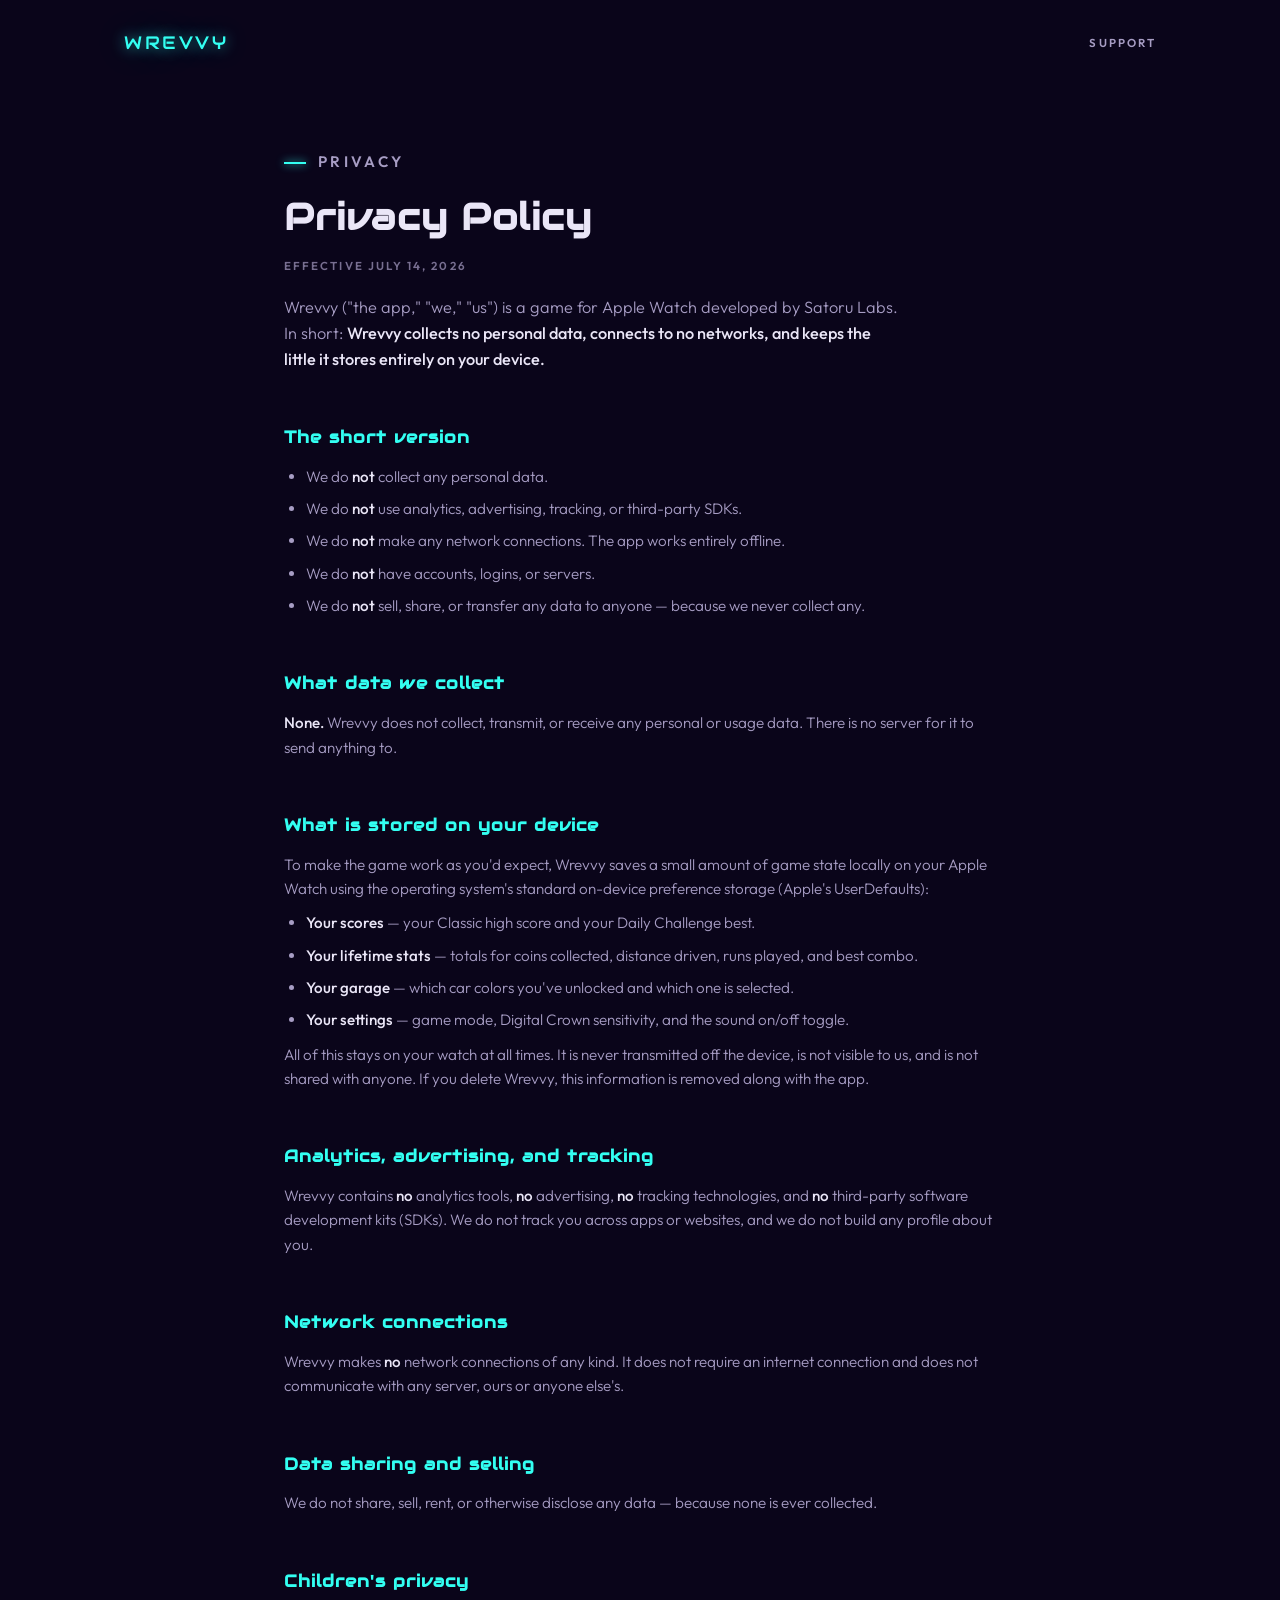
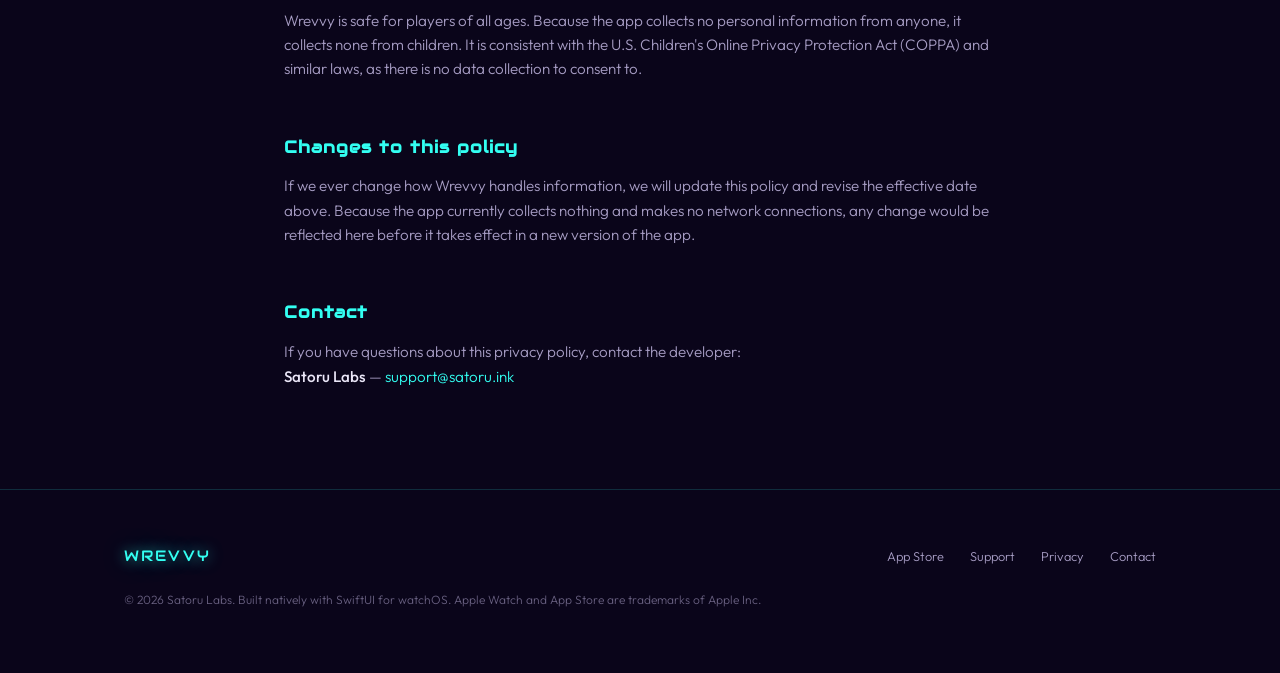
==== privacy/index.html @ 67e7cae4 "Launch: replace placeholder with the full marketing site Wrevvy is live on the App Store (id67913444" ====
<!DOCTYPE html>
<html lang="en">
<head>
<meta charset="utf-8">
<meta name="viewport" content="width=device-width, initial-scale=1">
<title>Privacy Policy — Wrevvy</title>
<meta name="description" content="Wrevvy's privacy policy: no data collected, no network connections, everything stays on your Apple Watch.">
<link rel="icon" href="data:image/svg+xml,%3Csvg xmlns='http://www.w3.org/2000/svg' viewBox='0 0 64 64'%3E%3Crect width='64' height='64' rx='14' fill='%230A051A'/%3E%3Ctext x='32' y='44' font-family='Verdana,sans-serif' font-weight='bold' font-size='34' fill='%2333FFF2' text-anchor='middle'%3EW%3C/text%3E%3C/svg%3E">
<link rel="preconnect" href="https://fonts.googleapis.com">
<link rel="preconnect" href="https://fonts.gstatic.com" crossorigin>
<link href="https://fonts.googleapis.com/css2?family=Audiowide&family=Outfit:wght@300;400;500;600;700&display=swap" rel="stylesheet">
<link rel="stylesheet" href="/styles.css?v=4">
</head>
<body>

<nav class="nav">
  <a class="wordmark" href="/">WREVVY</a>
  <div class="nav-links">
    <a href="/support">Support</a>
  </div>
</nav>

<main class="page">
  <p class="eyebrow">Privacy</p>
  <h1>Privacy Policy</h1>
  <p class="updated">Effective July 14, 2026</p>
  <p class="lede" style="margin-top: 18px;">Wrevvy ("the app," "we," "us") is a game for Apple
    Watch developed by Satoru Labs. In short: <strong>Wrevvy collects no personal data,
    connects to no networks, and keeps the little it stores entirely on your
    device.</strong></p>

  <h2>The short version</h2>
  <ul>
    <li>We do <strong>not</strong> collect any personal data.</li>
    <li>We do <strong>not</strong> use analytics, advertising, tracking, or third-party SDKs.</li>
    <li>We do <strong>not</strong> make any network connections. The app works entirely offline.</li>
    <li>We do <strong>not</strong> have accounts, logins, or servers.</li>
    <li>We do <strong>not</strong> sell, share, or transfer any data to anyone — because we never
      collect any.</li>
  </ul>

  <h2>What data we collect</h2>
  <p><strong>None.</strong> Wrevvy does not collect, transmit, or receive any personal or usage
    data. There is no server for it to send anything to.</p>

  <h2>What is stored on your device</h2>
  <p>To make the game work as you'd expect, Wrevvy saves a small amount of game state locally
    on your Apple Watch using the operating system's standard on-device preference storage
    (Apple's UserDefaults):</p>
  <ul>
    <li><strong>Your scores</strong> — your Classic high score and your Daily Challenge best.</li>
    <li><strong>Your lifetime stats</strong> — totals for coins collected, distance driven, runs
      played, and best combo.</li>
    <li><strong>Your garage</strong> — which car colors you've unlocked and which one is
      selected.</li>
    <li><strong>Your settings</strong> — game mode, Digital Crown sensitivity, and the sound
      on/off toggle.</li>
  </ul>
  <p>All of this stays on your watch at all times. It is never transmitted off the device, is
    not visible to us, and is not shared with anyone. If you delete Wrevvy, this information is
    removed along with the app.</p>

  <h2>Analytics, advertising, and tracking</h2>
  <p>Wrevvy contains <strong>no</strong> analytics tools, <strong>no</strong> advertising,
    <strong>no</strong> tracking technologies, and <strong>no</strong> third-party software
    development kits (SDKs). We do not track you across apps or websites, and we do not build
    any profile about you.</p>

  <h2>Network connections</h2>
  <p>Wrevvy makes <strong>no</strong> network connections of any kind. It does not require an
    internet connection and does not communicate with any server, ours or anyone else's.</p>

  <h2>Data sharing and selling</h2>
  <p>We do not share, sell, rent, or otherwise disclose any data — because none is ever
    collected.</p>

  <h2>Children's privacy</h2>
  <p>Wrevvy is safe for players of all ages. Because the app collects no personal information
    from anyone, it collects none from children. It is consistent with the U.S. Children's
    Online Privacy Protection Act (COPPA) and similar laws, as there is no data collection to
    consent to.</p>

  <h2>Changes to this policy</h2>
  <p>If we ever change how Wrevvy handles information, we will update this policy and revise
    the effective date above. Because the app currently collects nothing and makes no network
    connections, any change would be reflected here before it takes effect in a new version of
    the app.</p>

  <h2>Contact</h2>
  <p>If you have questions about this privacy policy, contact the developer:</p>
  <p><strong>Satoru Labs</strong> — <a href="mailto:support@satoru.ink">support@satoru.ink</a></p>
</main>

<footer class="footer">
  <div class="footer-inner">
    <a class="wordmark" href="/">WREVVY</a>
    <div class="footer-links">
      <a href="https://apps.apple.com/us/app/wrevvy/id6791344410" target="_blank" rel="noopener">App Store</a>
      <a href="/support">Support</a>
      <a href="/privacy">Privacy</a>
      <a href="mailto:support@satoru.ink">Contact</a>
    </div>
    <p class="footer-note">© 2026 Satoru Labs. Built natively with SwiftUI for watchOS.
      Apple Watch and App Store are trademarks of Apple Inc.</p>
  </div>
</footer>

</body>
</html>
---- styles.css ----
/* Wrevvy marketing site — palette lifted verbatim from Theme.swift / Biome.swift.
   Signal system (same rule as the game): cyan = road/structure, magenta = action,
   lime = the player, gold = reward, red = danger. Each color keeps its meaning. */

:root {
  --bg0: #0A051A;          /* Theme.bgTop */
  --bg1: #1A0529;          /* Theme.bgBottom */
  --cyan: #33FFF2;         /* Theme.edge */
  --magenta: #FF40D9;      /* Theme.center */
  --lime: #8CFF59;         /* Theme.car */
  --gold: #FFE640;         /* Theme.coin */
  --red: #FF4D59;          /* Theme.obstacle */
  --ghost: #F2FAFF;        /* garage GHOST */

  --text: #EAE6F7;
  --muted: #A79DC4;
  --hairline: rgba(51, 255, 242, 0.16);
  --card: rgba(51, 255, 242, 0.04);

  --display: "Audiowide", "Outfit", sans-serif;
  --body: "Outfit", system-ui, -apple-system, sans-serif;

  --crown-shift: 0px;
}

* { margin: 0; padding: 0; box-sizing: border-box; }

html { scroll-behavior: smooth; }
@media (prefers-reduced-motion: reduce) {
  html { scroll-behavior: auto; }
}

body {
  background: var(--bg0);
  color: var(--text);
  font-family: var(--body);
  font-weight: 300;
  line-height: 1.6;
  -webkit-font-smoothing: antialiased;
  overflow-x: hidden;
}

::selection { background: var(--magenta); color: #14041F; }

a { color: var(--cyan); text-decoration: none; }
a:hover { text-decoration: underline; text-underline-offset: 3px; }
a:focus-visible, button:focus-visible, .pill:focus-visible {
  outline: 2px solid var(--cyan);
  outline-offset: 3px;
  border-radius: 4px;
}

img { max-width: 100%; display: block; }

.wrap { max-width: 1080px; margin: 0 auto; padding: 0 24px; }

/* ---------- nav ---------- */

.nav {
  position: absolute;
  top: 0; left: 0; right: 0;
  z-index: 10;
  display: flex;
  align-items: center;
  justify-content: space-between;
  max-width: 1080px;
  margin: 0 auto;
  padding: 28px 24px;
}

.wordmark {
  font-family: var(--display);
  font-size: 1.15rem;
  letter-spacing: 0.14em;
  color: var(--cyan);
  text-shadow: 0 0 14px rgba(51, 255, 242, 0.65), 0 0 40px rgba(51, 255, 242, 0.3);
}
.wordmark:hover { text-decoration: none; }

.nav-links { display: flex; gap: 28px; }
.nav-links a {
  font-size: 0.72rem;
  font-weight: 600;
  letter-spacing: 0.18em;
  text-transform: uppercase;
  color: var(--muted);
}
.nav-links a:hover { color: var(--cyan); text-decoration: none; }

/* ---------- hero ---------- */

.hero {
  position: relative;
  min-height: 100svh;
  display: flex;
  align-items: center;
  background: linear-gradient(var(--bg0), var(--bg1));
  overflow: hidden;
}

#road {
  position: absolute;
  inset: 0;
  width: 100%;
  height: 100%;
  -webkit-mask-image: linear-gradient(to bottom, transparent 0%, #000 14%, #000 84%, transparent 100%);
  mask-image: linear-gradient(to bottom, transparent 0%, #000 14%, #000 84%, transparent 100%);
}

.hero-vignette {
  position: absolute;
  inset: 0;
  pointer-events: none;
  background:
    radial-gradient(ellipse 90% 70% at 28% 45%, rgba(10, 5, 26, 0.82) 0%, rgba(10, 5, 26, 0.35) 55%, transparent 100%);
}

.hero-grid {
  position: relative;
  z-index: 2;
  display: grid;
  grid-template-columns: minmax(0, 1.2fr) minmax(0, 0.8fr);
  align-items: center;
  gap: 48px;
  width: 100%;
  max-width: 1080px;
  margin: 0 auto;
  padding: 120px 24px 90px;
}

.eyebrow {
  font-size: 0.7rem;
  font-weight: 600;
  letter-spacing: 0.22em;
  text-transform: uppercase;
  color: var(--muted);
}
.eyebrow::before {
  content: "";
  display: inline-block;
  width: 22px;
  height: 2px;
  margin-right: 12px;
  vertical-align: middle;
  background: var(--cyan);
  box-shadow: 0 0 8px var(--cyan);
}

.hero h1 {
  font-family: var(--display);
  font-size: clamp(1.9rem, 4.6vw, 3.3rem);
  line-height: 1.16;
  letter-spacing: 0.02em;
  margin: 20px 0 22px;
  text-wrap: balance;
}
.hero h1 .h1-road { color: var(--cyan); text-shadow: 0 0 18px rgba(51, 255, 242, 0.5); }
.hero h1 .h1-crash { color: var(--red); text-shadow: 0 0 18px rgba(255, 77, 89, 0.5); }

.hero-sub {
  max-width: 46ch;
  font-size: 1.05rem;
  color: var(--muted);
  margin-bottom: 34px;
}
.hero-sub strong { color: var(--text); font-weight: 500; }

/* CTA pill — styled after the in-game START button (magenta, rounded, glowing) */
.pill {
  display: inline-block;
  font-family: var(--body);
  font-weight: 700;
  font-size: 0.95rem;
  letter-spacing: 0.14em;
  color: #fff;
  background: var(--magenta);
  border: none;
  border-radius: 999px;
  padding: 18px 42px;
  box-shadow: 0 0 24px rgba(255, 64, 217, 0.55), 0 0 70px rgba(255, 64, 217, 0.22);
  cursor: default;
}
/* the hero download CTA — same button, but it actually goes somewhere */
.pill-link {
  cursor: pointer;
  text-align: center;
  text-decoration: none;
  transition: filter 140ms ease;
}
.pill-link:hover { text-decoration: none; filter: brightness(1.08); }
.cta-note {
  margin-top: 16px;
  font-size: 0.78rem;
  letter-spacing: 0.08em;
  color: var(--muted);
}
.cta-note .dot { color: var(--gold); }

/* watch mockup */
.hero-watch {
  position: relative;
  justify-self: center;
  filter: drop-shadow(0 24px 60px rgba(0, 0, 0, 0.6));
}

.watch {
  position: relative;
  width: min(272px, 62vw);
  padding: 7.5%;
  background: linear-gradient(150deg, #23222b, #0c0b12 55%, #16151d);
  border-radius: 24%/22%;
  box-shadow:
    inset 0 1px 1px rgba(255, 255, 255, 0.14),
    inset 0 -2px 6px rgba(0, 0, 0, 0.7),
    0 0 60px rgba(51, 255, 242, 0.08);
}

.watch-screen {
  border-radius: 18%/16%;
  overflow: hidden;
  background: #000;
}
.watch-screen img { width: 100%; }

.watch-crown {
  position: absolute;
  right: -7px;
  top: 26%;
  width: 9px;
  height: 52px;
  border-radius: 4px;
  background:
    repeating-linear-gradient(
      to bottom,
      #3a3944 0 3px,
      #191821 3px 6px
    );
  background-position: 0 var(--crown-shift);
  box-shadow: inset 0 0 2px rgba(0, 0, 0, 0.8), 1px 0 3px rgba(0, 0, 0, 0.5);
}
.watch-btn {
  position: absolute;
  right: -5px;
  top: 55%;
  width: 5px;
  height: 44px;
  border-radius: 3px;
  background: linear-gradient(to right, #2c2b35, #14131b);
}

.scroll-hint {
  position: absolute;
  bottom: 26px;
  left: 50%;
  transform: translateX(-50%);
  z-index: 3;
  display: flex;
  align-items: center;
  gap: 10px;
  font-size: 0.68rem;
  font-weight: 600;
  letter-spacing: 0.24em;
  text-transform: uppercase;
  color: var(--muted);
}
.scroll-hint .crown-glyph {
  width: 14px;
  height: 14px;
  border-radius: 50%;
  border: 1.5px solid var(--cyan);
  box-shadow: 0 0 8px rgba(51, 255, 242, 0.5);
  position: relative;
}
.scroll-hint .crown-glyph::after {
  content: "";
  position: absolute;
  inset: 2.5px;
  border-radius: 50%;
  background:
    repeating-conic-gradient(rgba(51, 255, 242, 0.7) 0 12deg, transparent 12deg 34deg);
}

/* ---------- signal strip ---------- */

.signals {
  border-top: 1px solid var(--hairline);
  border-bottom: 1px solid var(--hairline);
  background: rgba(10, 5, 26, 0.5);
}
.signals-inner {
  max-width: 1080px;
  margin: 0 auto;
  padding: 26px 24px;
  display: flex;
  flex-wrap: wrap;
  align-items: center;
  justify-content: space-between;
  gap: 18px 28px;
}
.signal {
  display: flex;
  align-items: center;
  gap: 10px;
  font-size: 0.7rem;
  font-weight: 600;
  letter-spacing: 0.18em;
  text-transform: uppercase;
  color: var(--muted);
}
.signal i {
  width: 10px;
  height: 10px;
  border-radius: 50%;
}
.signal i.s-cyan    { background: var(--cyan);    box-shadow: 0 0 10px var(--cyan); }
.signal i.s-magenta { background: var(--magenta); box-shadow: 0 0 10px var(--magenta); }
.signal i.s-lime    { background: var(--lime);    box-shadow: 0 0 10px var(--lime); }
.signal i.s-gold    { background: var(--gold);    box-shadow: 0 0 10px var(--gold); }
.signal i.s-red     { background: var(--red);     box-shadow: 0 0 10px var(--red); }
.signals-rule {
  flex-basis: 100%;
  text-align: center;
  font-size: 0.8rem;
  color: var(--muted);
  font-weight: 300;
  letter-spacing: 0.02em;
}
.signals-rule em { color: var(--text); font-style: normal; font-weight: 500; }

/* ---------- sections ---------- */

.section { padding: 110px 0; }

.section-head { margin-bottom: 54px; max-width: 62ch; }
.section-head h2 {
  font-family: var(--display);
  font-size: clamp(1.4rem, 3vw, 2.1rem);
  letter-spacing: 0.03em;
  line-height: 1.25;
  margin: 16px 0 14px;
}
.section-head p { color: var(--muted); font-size: 1rem; max-width: 56ch; }
.section-head p strong { color: var(--text); font-weight: 500; }

/* mode cards */
.modes {
  display: grid;
  grid-template-columns: repeat(3, 1fr);
  gap: 20px;
}
.mode {
  border: 1px solid var(--hairline);
  border-radius: 18px;
  background: var(--card);
  padding: 30px 26px;
}
.mode h3 {
  font-family: var(--display);
  font-size: 1rem;
  letter-spacing: 0.12em;
  margin-bottom: 12px;
}
.mode.m-classic h3 { color: var(--cyan); }
.mode.m-daily h3   { color: var(--gold); }
.mode.m-zen h3     { color: var(--lime); }
.mode p { font-size: 0.92rem; color: var(--muted); }
.mode .mode-tag {
  display: block;
  margin-top: 16px;
  font-size: 0.68rem;
  font-weight: 600;
  letter-spacing: 0.18em;
  text-transform: uppercase;
  color: var(--text);
  opacity: 0.55;
}

/* feature grid */
.features {
  display: grid;
  grid-template-columns: repeat(3, 1fr);
  gap: 20px;
}
.feature {
  border: 1px solid rgba(51, 255, 242, 0.1);
  border-radius: 18px;
  padding: 26px 24px;
}
.feature h3 {
  font-size: 0.95rem;
  font-weight: 600;
  letter-spacing: 0.04em;
  margin-bottom: 8px;
}
.feature p { font-size: 0.88rem; color: var(--muted); }

/* power-up badges — rounded squares, exactly the shapes the renderer draws */
.pu-row { display: flex; gap: 10px; margin-bottom: 14px; }
.pu {
  width: 34px;
  height: 34px;
  display: grid;
  place-items: center;
  border-radius: 8px;
  font-weight: 700;
  font-size: 0.78rem;
  color: #fff;
}
.pu.pu-shield { border: 2px solid var(--cyan);    box-shadow: 0 0 12px rgba(51, 255, 242, 0.45), inset 0 0 8px rgba(51, 255, 242, 0.2); }
.pu.pu-magnet { border: 2px solid var(--gold);    box-shadow: 0 0 12px rgba(255, 230, 64, 0.45), inset 0 0 8px rgba(255, 230, 64, 0.2); }
.pu.pu-boost  { border: 2px solid var(--magenta); box-shadow: 0 0 12px rgba(255, 64, 217, 0.45), inset 0 0 8px rgba(255, 64, 217, 0.2); }

/* garage chips */
.garage-chips {
  display: flex;
  flex-wrap: wrap;
  gap: 12px;
  margin-top: 18px;
}
.chip {
  display: flex;
  align-items: center;
  gap: 9px;
  border: 1px solid var(--hairline);
  border-radius: 999px;
  padding: 8px 16px;
  font-size: 0.7rem;
  font-weight: 600;
  letter-spacing: 0.14em;
}
.chip i { width: 9px; height: 9px; border-radius: 3px; }
.chip .cost { color: var(--muted); font-weight: 400; letter-spacing: 0.06em; }
.chip .cost b { color: var(--gold); font-weight: 600; }

/* ---------- biomes band ---------- */

.biomes { padding: 0 0 110px; }
.biome-band {
  display: grid;
  grid-template-columns: repeat(3, 1fr);
  border-radius: 20px;
  overflow: hidden;
  border: 1px solid var(--hairline);
}
.biome {
  position: relative;
  padding: 44px 28px 36px;
  min-height: 190px;
}
/* real Biome.swift palettes */
.biome.b-sunset   { background: linear-gradient(#0A051A, #1A0529); }
.biome.b-midnight { background: linear-gradient(#030514, #050D26); }
.biome.b-dawn     { background: linear-gradient(#21081F, #4D210A); }
.biome h3 {
  font-family: var(--display);
  font-size: 0.95rem;
  letter-spacing: 0.16em;
  margin-bottom: 8px;
}
.biome.b-sunset h3   { color: #33FFF2; text-shadow: 0 0 12px rgba(51,255,242,0.6); }
.biome.b-midnight h3 { color: #8CD9FF; text-shadow: 0 0 12px rgba(140,217,255,0.6); }
.biome.b-dawn h3     { color: #4DFFD1; text-shadow: 0 0 12px rgba(77,255,209,0.6); }
.biome p { font-size: 0.8rem; color: rgba(234, 230, 247, 0.6); max-width: 24ch; }
/* each biome's center-line color as a glowing dash */
.biome::after {
  content: "";
  position: absolute;
  left: 28px;
  bottom: 26px;
  width: 44px;
  height: 3px;
  border-radius: 2px;
}
.biome.b-sunset::after   { background: #FF40D9; box-shadow: 0 0 10px #FF40D9; }
.biome.b-midnight::after { background: #9959FF; box-shadow: 0 0 10px #9959FF; }
.biome.b-dawn::after     { background: #FF388C; box-shadow: 0 0 10px #FF388C; }

/* ---------- no nonsense ---------- */

.nononsense {
  border-top: 1px solid var(--hairline);
  text-align: center;
  padding: 130px 24px;
}
.nononsense .big {
  font-family: var(--display);
  font-size: clamp(1.5rem, 4.2vw, 2.8rem);
  line-height: 1.35;
  letter-spacing: 0.04em;
  max-width: 22ch;
  margin: 0 auto 26px;
  text-wrap: balance;
}
.nononsense .big .zap { color: var(--cyan); text-shadow: 0 0 18px rgba(51, 255, 242, 0.45); }
.nononsense p { color: var(--muted); max-width: 52ch; margin: 0 auto; }

/* ---------- footer ---------- */

.footer {
  border-top: 1px solid var(--hairline);
  padding: 54px 0 64px;
}
.footer-inner {
  max-width: 1080px;
  margin: 0 auto;
  padding: 0 24px;
  display: flex;
  flex-wrap: wrap;
  align-items: center;
  justify-content: space-between;
  gap: 22px;
}
.footer .wordmark { font-size: 0.95rem; }
.footer-links { display: flex; gap: 26px; flex-wrap: wrap; }
.footer-links a { font-size: 0.8rem; color: var(--muted); }
.footer-links a:hover { color: var(--cyan); }
.footer-note {
  flex-basis: 100%;
  font-size: 0.75rem;
  color: rgba(167, 157, 196, 0.6);
}

/* ---------- subpages (support / privacy / 404) ---------- */

.page {
  position: relative;
  max-width: 760px;
  margin: 0 auto;
  padding: 150px 24px 100px;
}
.page h1 {
  font-family: var(--display);
  font-size: clamp(1.6rem, 4vw, 2.3rem);
  letter-spacing: 0.03em;
  margin: 14px 0 10px;
}
.page .lede { color: var(--muted); font-size: 1.02rem; max-width: 56ch; }
.page h2 {
  font-family: var(--display);
  font-size: 1.05rem;
  letter-spacing: 0.06em;
  color: var(--cyan);
  margin: 52px 0 14px;
}
.page h3 { font-size: 0.95rem; font-weight: 600; margin: 26px 0 6px; }
.page p, .page li { color: var(--muted); font-size: 0.95rem; }
.page p strong, .page li strong { color: var(--text); font-weight: 500; }
.page ul { padding-left: 22px; margin: 10px 0; }
.page li { margin-bottom: 8px; }
.page .updated {
  font-size: 0.72rem;
  font-weight: 600;
  letter-spacing: 0.18em;
  text-transform: uppercase;
  color: var(--muted);
  opacity: 0.7;
}

.contact-card {
  margin-top: 18px;
  border: 1px solid var(--hairline);
  border-radius: 18px;
  background: var(--card);
  padding: 28px;
}
.contact-card .pill {
  font-size: 0.8rem;
  padding: 13px 30px;
  cursor: pointer;
  text-decoration: none;
}
.contact-card .pill:hover { text-decoration: none; filter: brightness(1.1); }

/* 404 */
.crash-page {
  min-height: 100svh;
  display: grid;
  place-items: center;
  text-align: center;
  padding: 24px;
}
.crash-page h1 {
  font-family: var(--display);
  font-size: clamp(2.4rem, 8vw, 4.5rem);
  color: var(--cyan);
  text-shadow: 0 0 24px rgba(51, 255, 242, 0.55);
  letter-spacing: 0.06em;
}
.crash-page .score { color: var(--muted); margin: 14px 0 34px; letter-spacing: 0.08em; }
.crash-page .score b { color: var(--gold); font-weight: 600; }
.crash-page .pill { cursor: pointer; text-decoration: none; }
.crash-page .pill:hover { filter: brightness(1.1); text-decoration: none; }

/* ---------- responsive ---------- */

@media (max-width: 860px) {
  .hero-grid {
    grid-template-columns: 1fr;
    gap: 40px;
    padding-top: 110px;
    text-align: center;
  }
  .eyebrow::before { display: none; }
  .hero-sub { margin-left: auto; margin-right: auto; }
  .hero-watch { order: 2; }
  .hero-vignette {
    background: radial-gradient(ellipse 120% 60% at 50% 30%, rgba(10, 5, 26, 0.85) 0%, rgba(10, 5, 26, 0.4) 60%, transparent 100%);
  }
  .modes, .features { grid-template-columns: 1fr; }
  .biome-band { grid-template-columns: 1fr; }
  .nav-links { gap: 18px; }
  .nav-links a.hide-mobile { display: none; }
  .section { padding: 80px 0; }
}

@media (max-width: 480px) {
  /* Audiowide is wide; the <br>-forced hero lines must fit a 342px column */
  .hero h1 { font-size: 1.32rem; letter-spacing: 0; }
  .hero-sub { font-size: 0.95rem; }
  .pill { font-size: 0.85rem; padding: 16px 32px; }
}

@media (prefers-reduced-motion: reduce) {
  .scroll-hint { display: none; }
}
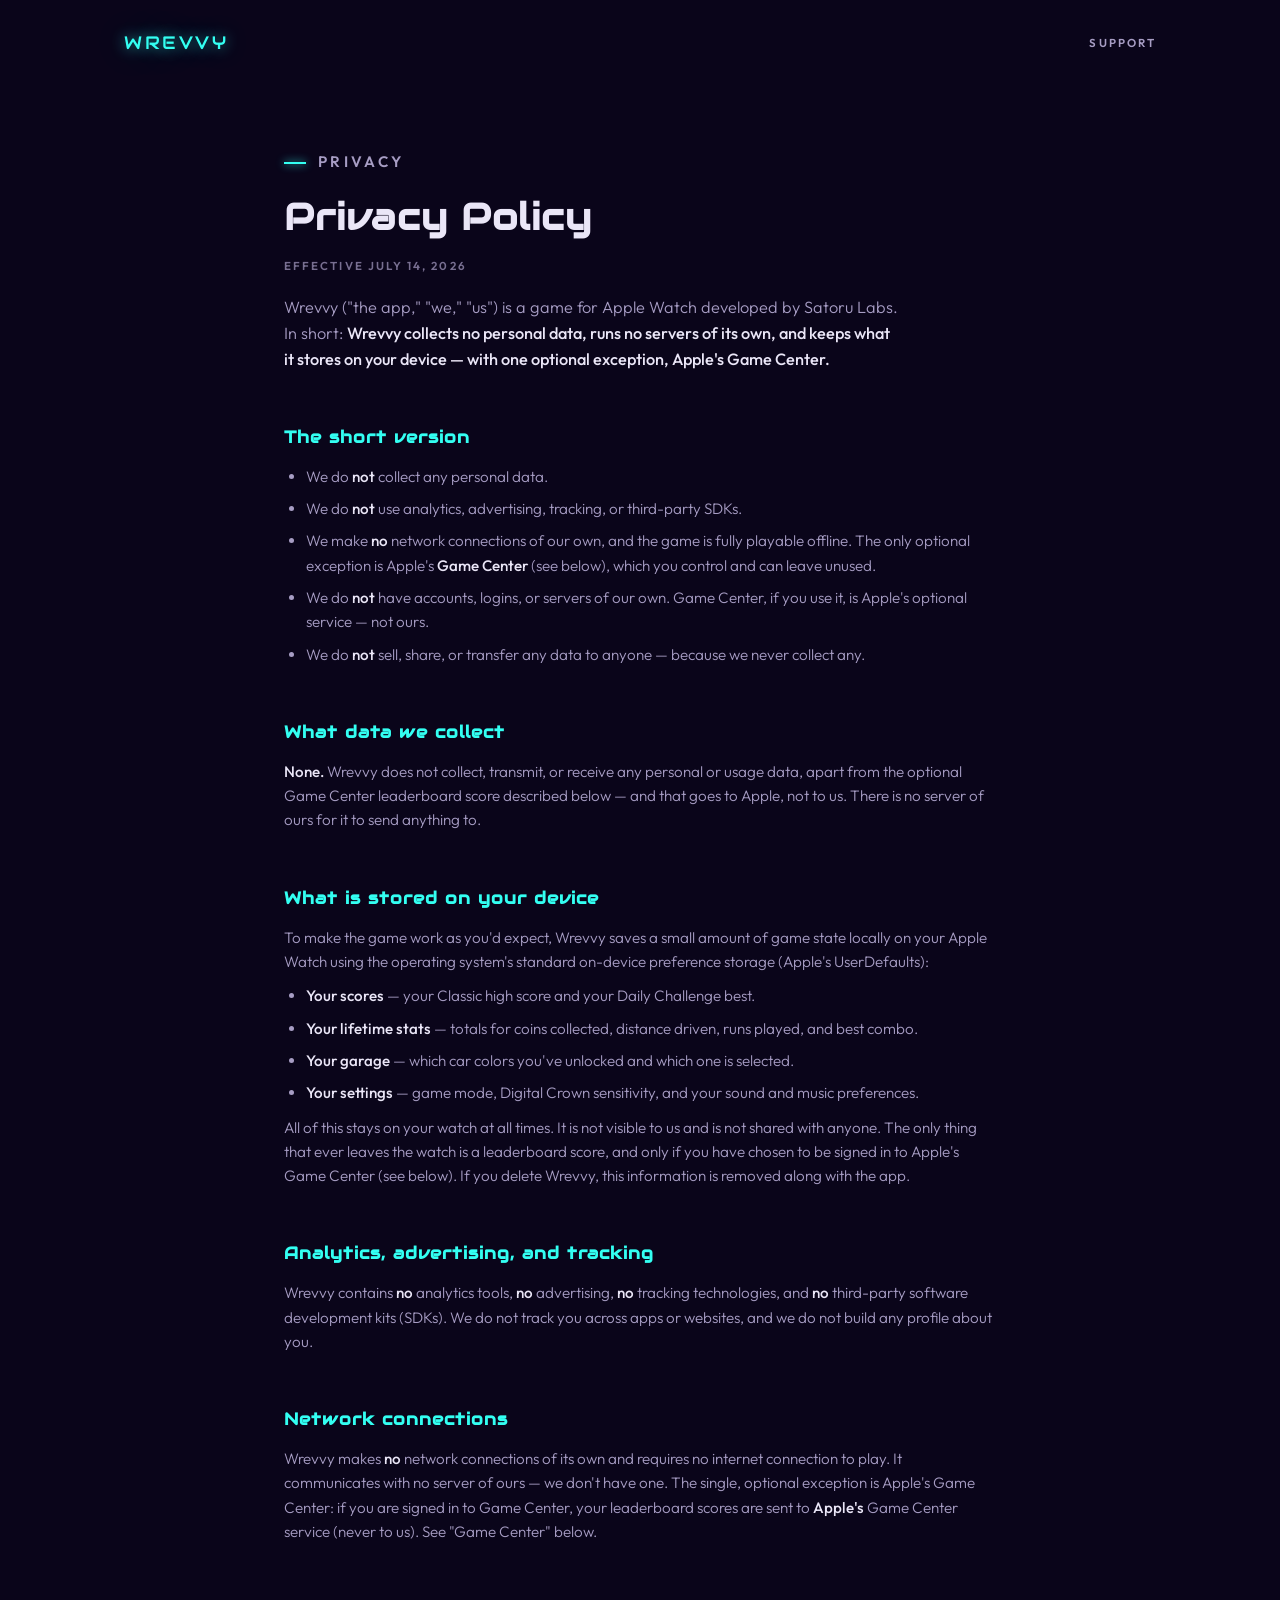
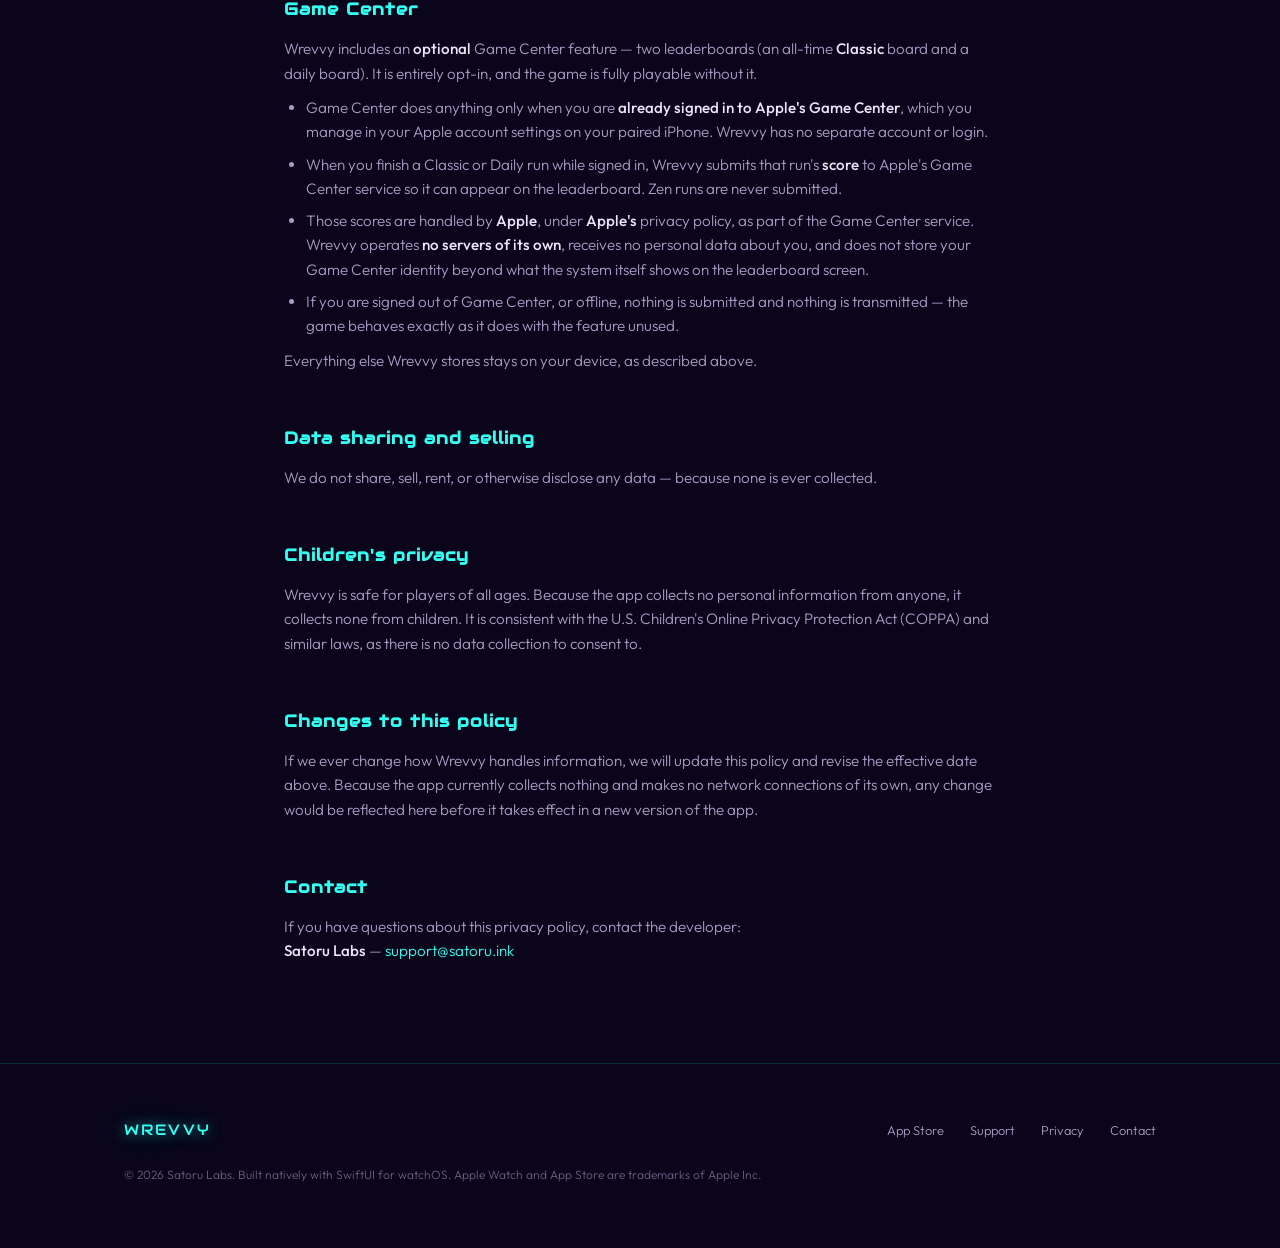
==== commit 4422f9a2: "Copy pass for Wrevvy 1.1: SFX/music settings, worldwide Daily, Game Center Support (support.html + s" ====
--- a/privacy/index.html
+++ b/privacy/index.html
@@ -4,12 +4,12 @@
 <meta charset="utf-8">
 <meta name="viewport" content="width=device-width, initial-scale=1">
 <title>Privacy Policy — Wrevvy</title>
-<meta name="description" content="Wrevvy's privacy policy: no data collected, no network connections, everything stays on your Apple Watch.">
+<meta name="description" content="Wrevvy's privacy policy: no data collected, no tracking, no servers of our own. Optional Game Center is handled by Apple.">
 <link rel="icon" href="data:image/svg+xml,%3Csvg xmlns='http://www.w3.org/2000/svg' viewBox='0 0 64 64'%3E%3Crect width='64' height='64' rx='14' fill='%230A051A'/%3E%3Ctext x='32' y='44' font-family='Verdana,sans-serif' font-weight='bold' font-size='34' fill='%2333FFF2' text-anchor='middle'%3EW%3C/text%3E%3C/svg%3E">
 <link rel="preconnect" href="https://fonts.googleapis.com">
 <link rel="preconnect" href="https://fonts.gstatic.com" crossorigin>
 <link href="https://fonts.googleapis.com/css2?family=Audiowide&family=Outfit:wght@300;400;500;600;700&display=swap" rel="stylesheet">
-<link rel="stylesheet" href="/styles.css?v=4">
+<link rel="stylesheet" href="/styles.css?v=5">
 </head>
 <body>
 
@@ -25,23 +25,27 @@
   <h1>Privacy Policy</h1>
   <p class="updated">Effective July 14, 2026</p>
   <p class="lede" style="margin-top: 18px;">Wrevvy ("the app," "we," "us") is a game for Apple
-    Watch developed by Satoru Labs. In short: <strong>Wrevvy collects no personal data,
-    connects to no networks, and keeps the little it stores entirely on your
-    device.</strong></p>
+    Watch developed by Satoru Labs. In short: <strong>Wrevvy collects no personal data, runs no
+    servers of its own, and keeps what it stores on your device — with one optional exception,
+    Apple's Game Center.</strong></p>
 
   <h2>The short version</h2>
   <ul>
     <li>We do <strong>not</strong> collect any personal data.</li>
     <li>We do <strong>not</strong> use analytics, advertising, tracking, or third-party SDKs.</li>
-    <li>We do <strong>not</strong> make any network connections. The app works entirely offline.</li>
-    <li>We do <strong>not</strong> have accounts, logins, or servers.</li>
+    <li>We make <strong>no</strong> network connections of our own, and the game is fully
+      playable offline. The only optional exception is Apple's <strong>Game Center</strong>
+      (see below), which you control and can leave unused.</li>
+    <li>We do <strong>not</strong> have accounts, logins, or servers of our own. Game Center, if
+      you use it, is Apple's optional service — not ours.</li>
     <li>We do <strong>not</strong> sell, share, or transfer any data to anyone — because we never
       collect any.</li>
   </ul>
 
   <h2>What data we collect</h2>
   <p><strong>None.</strong> Wrevvy does not collect, transmit, or receive any personal or usage
-    data. There is no server for it to send anything to.</p>
+    data, apart from the optional Game Center leaderboard score described below — and that goes
+    to Apple, not to us. There is no server of ours for it to send anything to.</p>
 
   <h2>What is stored on your device</h2>
   <p>To make the game work as you'd expect, Wrevvy saves a small amount of game state locally
@@ -53,12 +57,13 @@
       played, and best combo.</li>
     <li><strong>Your garage</strong> — which car colors you've unlocked and which one is
       selected.</li>
-    <li><strong>Your settings</strong> — game mode, Digital Crown sensitivity, and the sound
-      on/off toggle.</li>
+    <li><strong>Your settings</strong> — game mode, Digital Crown sensitivity, and your sound
+      and music preferences.</li>
   </ul>
-  <p>All of this stays on your watch at all times. It is never transmitted off the device, is
-    not visible to us, and is not shared with anyone. If you delete Wrevvy, this information is
-    removed along with the app.</p>
+  <p>All of this stays on your watch at all times. It is not visible to us and is not shared
+    with anyone. The only thing that ever leaves the watch is a leaderboard score, and only if
+    you have chosen to be signed in to Apple's Game Center (see below). If you delete Wrevvy,
+    this information is removed along with the app.</p>
 
   <h2>Analytics, advertising, and tracking</h2>
   <p>Wrevvy contains <strong>no</strong> analytics tools, <strong>no</strong> advertising,
@@ -67,8 +72,31 @@
     any profile about you.</p>
 
   <h2>Network connections</h2>
-  <p>Wrevvy makes <strong>no</strong> network connections of any kind. It does not require an
-    internet connection and does not communicate with any server, ours or anyone else's.</p>
+  <p>Wrevvy makes <strong>no</strong> network connections of its own and requires no internet
+    connection to play. It communicates with no server of ours — we don't have one. The single,
+    optional exception is Apple's Game Center: if you are signed in to Game Center, your
+    leaderboard scores are sent to <strong>Apple's</strong> Game Center service (never to us).
+    See "Game Center" below.</p>
+
+  <h2>Game Center</h2>
+  <p>Wrevvy includes an <strong>optional</strong> Game Center feature — two leaderboards (an
+    all-time <strong>Classic</strong> board and a daily board). It is entirely opt-in, and the
+    game is fully playable without it.</p>
+  <ul>
+    <li>Game Center does anything only when you are <strong>already signed in to Apple's Game
+      Center</strong>, which you manage in your Apple account settings on your paired iPhone.
+      Wrevvy has no separate account or login.</li>
+    <li>When you finish a Classic or Daily run while signed in, Wrevvy submits that run's
+      <strong>score</strong> to Apple's Game Center service so it can appear on the leaderboard.
+      Zen runs are never submitted.</li>
+    <li>Those scores are handled by <strong>Apple</strong>, under <strong>Apple's</strong>
+      privacy policy, as part of the Game Center service. Wrevvy operates <strong>no servers of
+      its own</strong>, receives no personal data about you, and does not store your Game Center
+      identity beyond what the system itself shows on the leaderboard screen.</li>
+    <li>If you are signed out of Game Center, or offline, nothing is submitted and nothing is
+      transmitted — the game behaves exactly as it does with the feature unused.</li>
+  </ul>
+  <p>Everything else Wrevvy stores stays on your device, as described above.</p>
 
   <h2>Data sharing and selling</h2>
   <p>We do not share, sell, rent, or otherwise disclose any data — because none is ever
@@ -83,8 +111,8 @@
   <h2>Changes to this policy</h2>
   <p>If we ever change how Wrevvy handles information, we will update this policy and revise
     the effective date above. Because the app currently collects nothing and makes no network
-    connections, any change would be reflected here before it takes effect in a new version of
-    the app.</p>
+    connections of its own, any change would be reflected here before it takes effect in a new
+    version of the app.</p>
 
   <h2>Contact</h2>
   <p>If you have questions about this privacy policy, contact the developer:</p>
--- a/styles.css
+++ b/styles.css
@@ -196,6 +196,16 @@
 }
 .cta-note .dot { color: var(--gold); }
 
+/* Mobile-only home for the watch mockup (markup after the signals legend):
+   desktop never shows it; under 860px it replaces .hero-watch so the hero's
+   live road simulation stays unobstructed. */
+.watch-mobile {
+  display: none;
+  justify-content: center;
+  padding: 56px 24px 8px;
+  filter: drop-shadow(0 24px 60px rgba(0, 0, 0, 0.6));
+}
+
 /* watch mockup */
 .hero-watch {
   position: relative;
@@ -220,7 +230,7 @@
   overflow: hidden;
   background: #000;
 }
-.watch-screen img { width: 100%; }
+.watch-screen img { width: 100%; height: auto; }
 
 .watch-crown {
   position: absolute;
@@ -317,15 +327,6 @@
 .signal i.s-lime    { background: var(--lime);    box-shadow: 0 0 10px var(--lime); }
 .signal i.s-gold    { background: var(--gold);    box-shadow: 0 0 10px var(--gold); }
 .signal i.s-red     { background: var(--red);     box-shadow: 0 0 10px var(--red); }
-.signals-rule {
-  flex-basis: 100%;
-  text-align: center;
-  font-size: 0.8rem;
-  color: var(--muted);
-  font-weight: 300;
-  letter-spacing: 0.02em;
-}
-.signals-rule em { color: var(--text); font-style: normal; font-weight: 500; }
 
 /* ---------- sections ---------- */
 
@@ -602,7 +603,8 @@
   }
   .eyebrow::before { display: none; }
   .hero-sub { margin-left: auto; margin-right: auto; }
-  .hero-watch { order: 2; }
+  .hero-watch { display: none; }
+  .watch-mobile { display: flex; }
   .hero-vignette {
     background: radial-gradient(ellipse 120% 60% at 50% 30%, rgba(10, 5, 26, 0.85) 0%, rgba(10, 5, 26, 0.4) 60%, transparent 100%);
   }
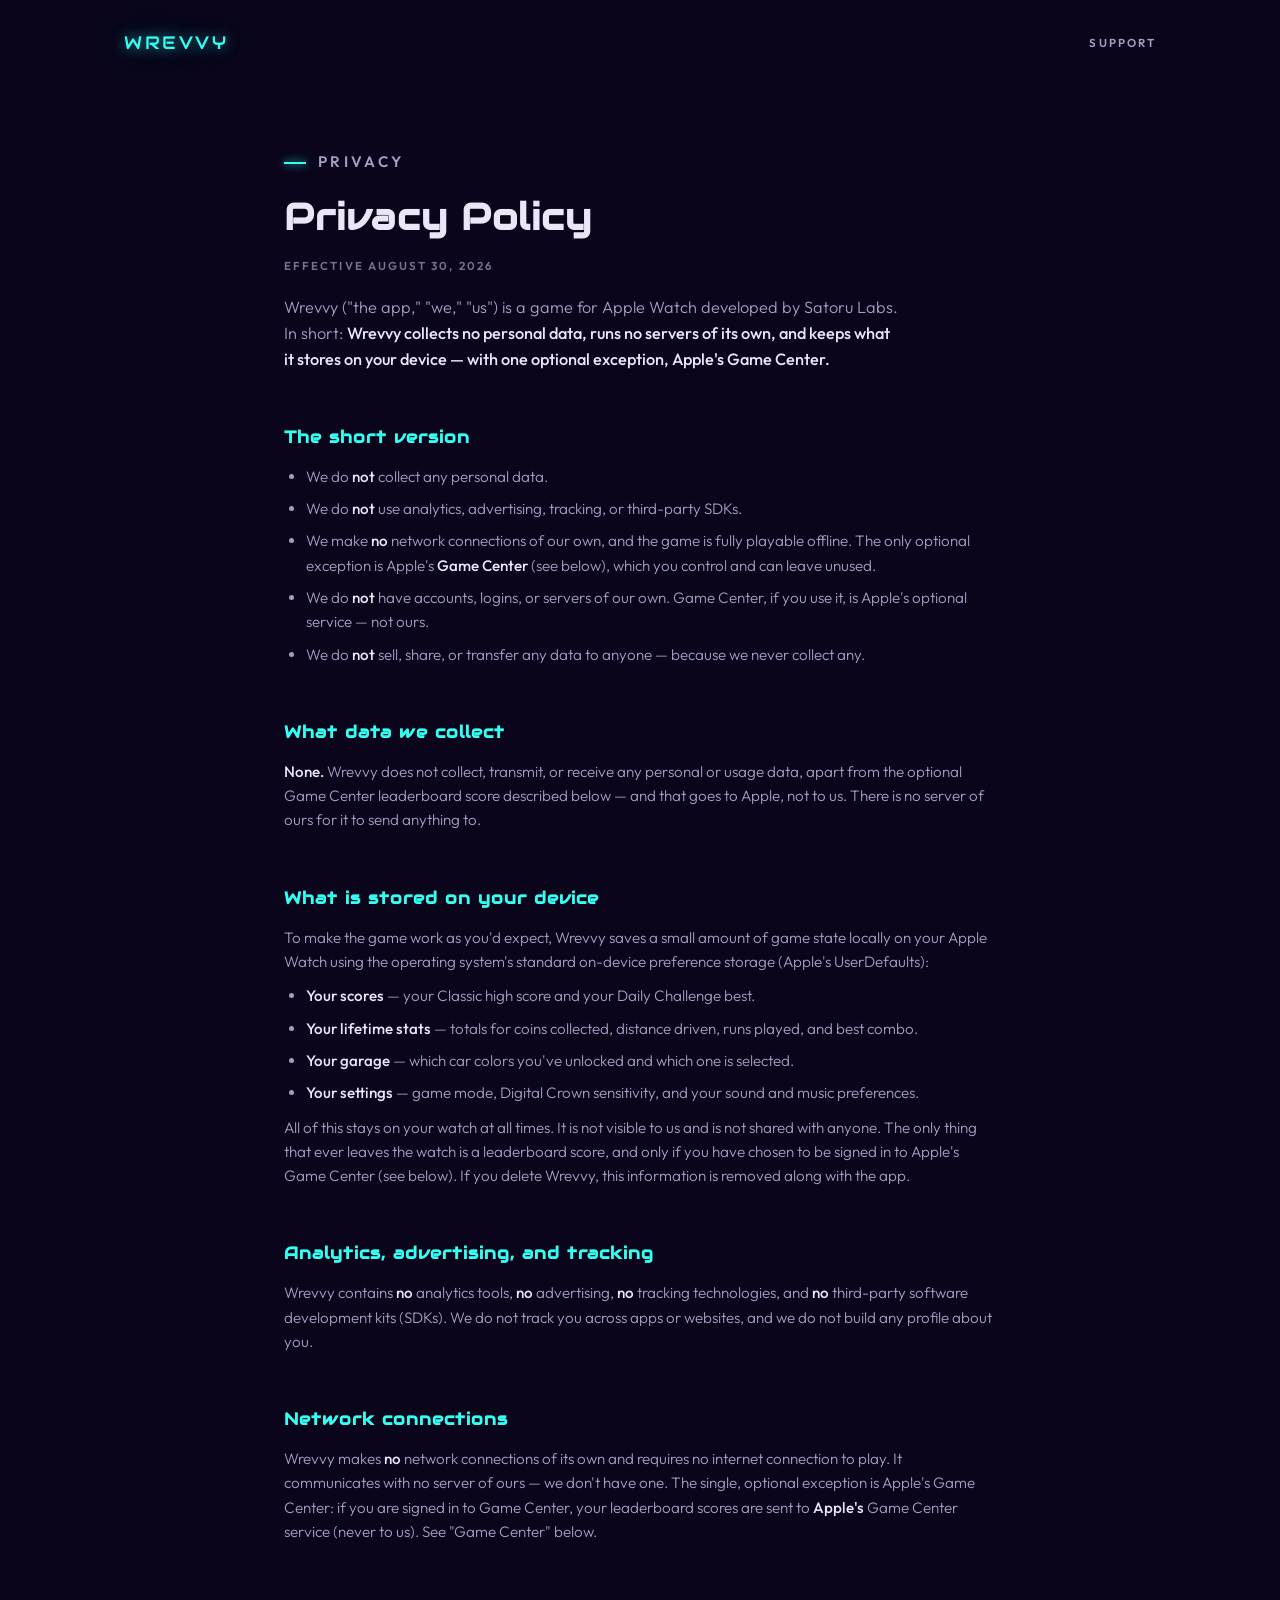
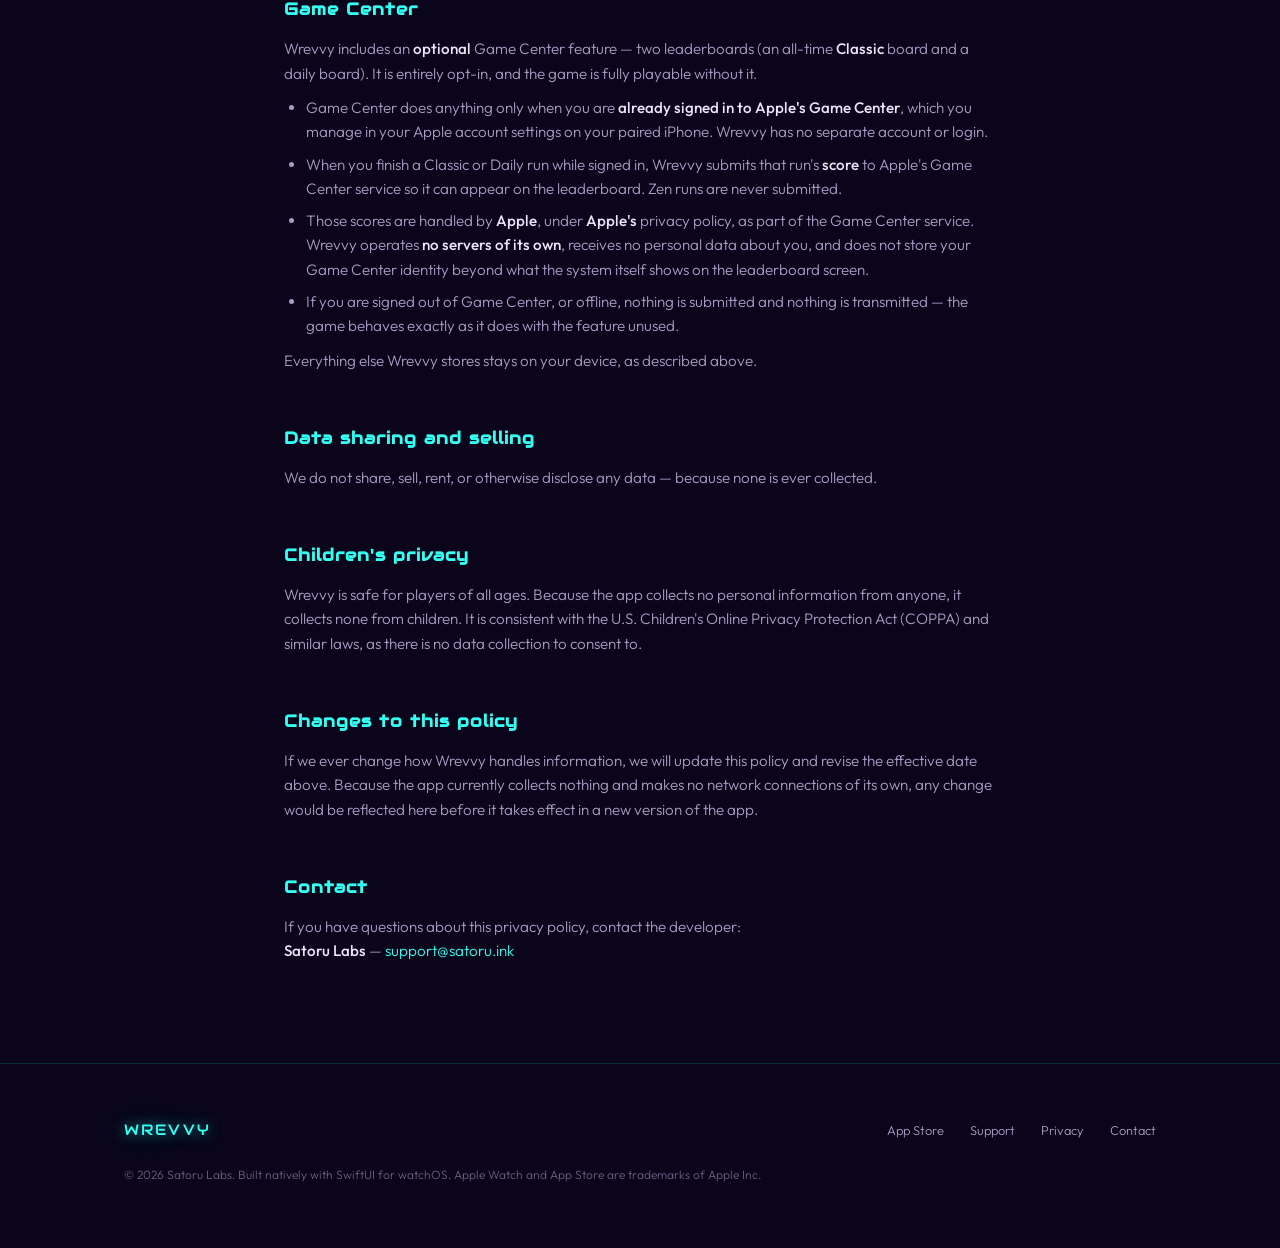
==== commit 2fdc4709: "Privacy policy: bump effective date to August 30, 2026 The 1.1 copy pass adds the Game Center disclo" ====
--- a/privacy/index.html
+++ b/privacy/index.html
@@ -23,7 +23,7 @@
 <main class="page">
   <p class="eyebrow">Privacy</p>
   <h1>Privacy Policy</h1>
-  <p class="updated">Effective July 14, 2026</p>
+  <p class="updated">Effective August 30, 2026</p>
   <p class="lede" style="margin-top: 18px;">Wrevvy ("the app," "we," "us") is a game for Apple
     Watch developed by Satoru Labs. In short: <strong>Wrevvy collects no personal data, runs no
     servers of its own, and keeps what it stores on your device — with one optional exception,
